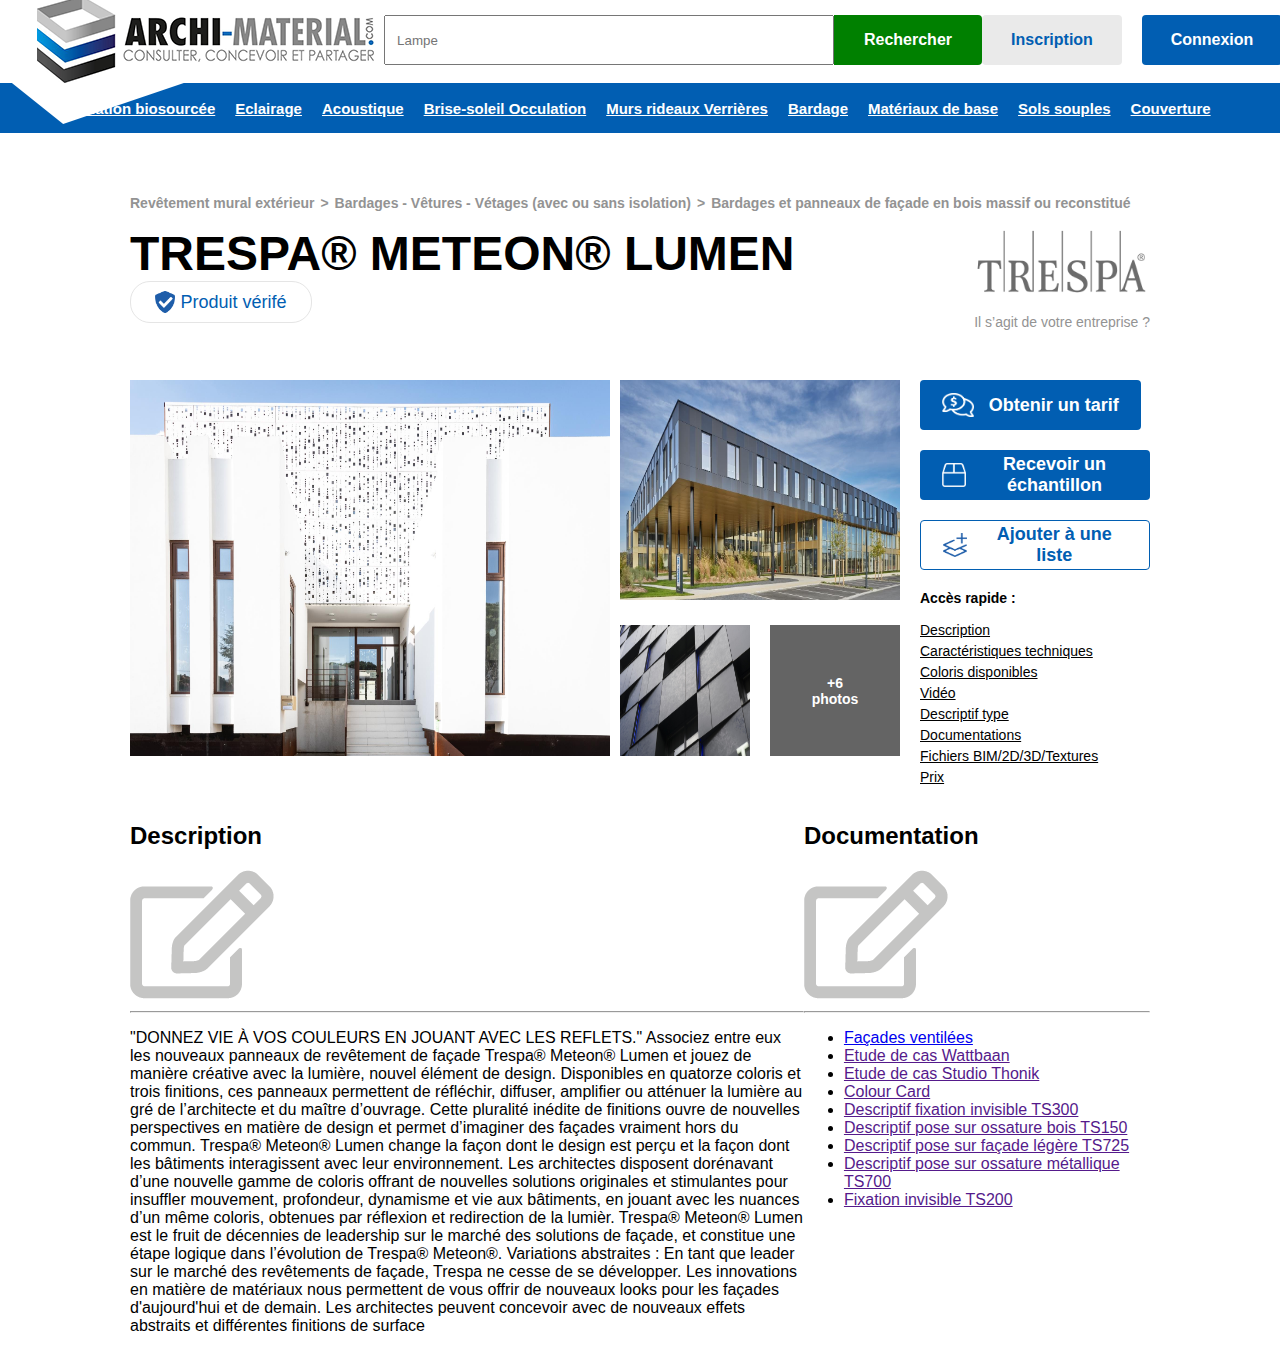
==== ArchiMaterial/index.html @ e8087171 "ajout des autres dossiers" ====
<!DOCTYPE html>
<html lang="fr">
<head>
    <meta charset="UTF-8">
    <title>Fiche produit</title>
    <link rel="stylesheet" href="styles.css">
</head>
<body>
    <header class="header">
        <div class="topbar">
            <div class="topbar-item item logo">
                <img href="#" src="img/logo_archi-material.png" alt="logo ArchiMaterial">
            </div>
            <div class="topbar-item barre_de_recherche">
                <input type="search" id="maRecherche" name="q" placeholder="   Lampe">
                <button class="button">Rechercher</button>
            </div>
            <div class="topbar-item item-button">
                <a href="#"><button class="button button_inscription">Inscription</button></a>
                <a href="#"><button class="button button_connexion">Connexion</button></a>
            </div>
        </div>
        <div class="topbar_menu">
            <nav class="menu">
                <a class="menu-item" href="#">Isolation biosourcée</a>
                <a class="menu-item" href="#">Eclairage</a>
                <a class="menu-item" href="#">Acoustique</a>
                <a class="menu-item" href="#">Brise-soleil Occulation</a>
                <a class="menu-item" href="#">Murs rideaux Verrières</a>
                <a class="menu-item" href="#">Bardage</a>
                <a class="menu-item" href="#">Matériaux de base</a>
                <a class="menu-item" href="#">Sols souples</a>
                <a class="menu-item" href="#">Couverture</a>
            </nav>
        </div>
    </header>
    <div class="product">
        <nav class="product-nav">
            <a class="nav-item" href="#">Revêtement mural extérieur </a>
            <p class="nav-item">></p>
            <a class="nav-item" href="#">Bardages - Vêtures - Vétages (avec ou sans isolation) </a>
            <p class="nav-item">></p>
            <a class="nav-item" href="#">Bardages et panneaux de façade en bois massif ou reconstitué</a>
        </nav>
        <Div class="product-title">
            <Div>
                <h1>
                    TRESPA® METEON® LUMEN
                </h1>
                <div class="logo_verifier">
                    <img src="img/icone verifie.png" alt="icone vérifier">
                    Produit vérifé
                </div>
            </Div>
            <div>
                <div class="logo_fabricant">
                    <img src="img/trespa-international-bv-logo-vector.png" alt="logo fabricant">
                    <p>Il s’agit de votre entreprise ?</p>
                </div>
            </div>
        </div>
        <div class="block_img_button">
                <div class="block_img">
                    <img class="big_img"  src="img/1606725648hi-res-armandluciani-32.jpg" alt="">
                    <img class="middle_img" src="img/160672564901_Ingram_Ext (1).jpg" alt="">
                    <img class="small_img" src="img/hi-res-trespa_nyx_madrid-35.jpg" alt="">
                    <div class="rest_img">
                        +6<br>
                        photos
                    </div>
                </div>
                <div class="block_button">
                        <button class="tarif">
                        <img src="img/icone prix.png" alt="">
                        Obtenir un tarif</button>

                        <button class="echantillon">
                        <img src="img/icone echantillon.png" alt="">
                        Recevoir un échantillon</button>

                        <button class="liste">
                        <img src="img/icone liste.png" alt="">
                        Ajouter à une liste</button>

                    <p>Accès rapide :</p>
                    <ul>
                        <li><a href="#">Description</a></li>
                        <li><a href="#">Caractéristiques techniques</a></li>
                        <li><a href="#">Coloris disponibles</a></li>
                        <li><a href="#">Vidéo</a></li>
                        <li><a href="#">Descriptif type</a></li>
                        <li><a href="#">Documentations</a></li>
                        <li><a href="#">Fichiers BIM/2D/3D/Textures</a></li>
                        <li><a href="#">Prix</a></li>
                    </ul>
                </div>
        </div>
        <div class="product_block_left_right">
            <div class="product_block_left">
                <div class="product_description">
                    <h2>Description</h2>
                    <img src="img/icone edit.png" alt="">
                    <hr>
                    <p>
                        "DONNEZ VIE À VOS COULEURS EN JOUANT AVEC LES REFLETS."
    Associez entre eux les nouveaux panneaux de revêtement de façade Trespa® Meteon® Lumen et jouez de manière créative avec la lumière, nouvel élément de design. Disponibles en quatorze coloris et trois finitions, ces panneaux permettent de réfléchir, diffuser, amplifier ou atténuer la lumière au gré de l’architecte et du maître d’ouvrage.

    Cette pluralité inédite de finitions ouvre de nouvelles perspectives en matière de design et permet d’imaginer des façades vraiment hors du commun. Trespa® Meteon® Lumen change la façon dont le design est perçu et la façon dont les bâtiments interagissent avec leur environnement. Les architectes disposent dorénavant d’une nouvelle gamme de coloris offrant de nouvelles solutions originales et stimulantes pour insuffler mouvement, profondeur, dynamisme et vie aux bâtiments, en jouant avec les nuances d’un même coloris, obtenues par réflexion et redirection de la lumièr. Trespa® Meteon® Lumen est le fruit de décennies de leadership sur le marché des solutions de façade, et constitue une étape logique dans l’évolution de Trespa® Meteon®.

    Variations abstraites :
    En tant que leader sur le marché des revêtements de façade, Trespa ne cesse de se développer. Les innovations en matière de matériaux nous permettent de vous offrir de nouveaux looks pour les façades d'aujourd'hui et de demain. Les architectes peuvent concevoir avec de nouveaux effets abstraits et différentes finitions de surface
                    </p>
                </div>
                <div class="product_coloris">

                </div>
                <div class="product_video">

                </div>
            </div>
            <div class="product_block_right">
                <div class="product_documentation">
                    <h2>Documentation</h2>
                    <img src="img/icone edit.png" alt="">
                    <hr>
                    <ul>
                        <li><a href="#">Façades ventilées</a></li>
                        <li><a href="">Etude de cas Wattbaan</a></li>
                        <li><a href="">Etude de cas Studio Thonik</a></li>
                        <li><a href="">Colour Card</a></li>
                        <li><a href="">Descriptif fixation invisible TS300</a></li>
                        <li><a href="">Descriptif pose sur ossature bois TS150</a></li>
                        <li><a href="">Descriptif pose sur façade légère TS725</a></li>
                        <li><a href="">Descriptif pose sur ossature métallique TS700</a></li>
                        <li><a href="">Fixation invisible TS200</a></li>
                    </ul>
                </div>
                <div class="product_fichiers">

                </div>
                <div class="product_prix">

                </div>
            </div>
        </div>
    </div>
    <footer>

    </footer>
    
</body>
</html>
---- ArchiMaterial/styles.css ----
body{
    font-family: Roboto,Arial,sans-serif;
    /*background: grey;*/
    margin: 0;
}
.topbar{
    display: flex;
    justify-content: space-between;
    text-align: center;
    align-items: center;
    margin: 10px auto;
    width: auto;
    height: 100px;
    background: #FFF;
}

.topbar-item{
    display: flex;

}
.item{
    margin-right: 10px; 
}
input{
    padding: 0;
    width: 450px;
    height: 50px;
}
.barre_de_recherche{
    padding-bottom: 40px;
}
.barre_de_recherche button{
    background-color: green;
    border-radius: 0 4px 4px 0;
}
.button{
    background-color: #015EB2;
    color: white;
    font-weight: 700;
    border: none;
    box-shadow: none;
    font-size: 16px;
    border-radius: 4px;
    width: 148px;
    height: 50px;
}
.button_inscription{
    width: 140px;
    margin-right: 20px;
    background-color: rgb(234 234 234);
    color: #015EB2;
}
.button_connexion{
    width: 140px;
    margin-right: 30px;
}
.item-button{
    padding-bottom: 40px;
}
.menu{
    display: flex;
    justify-content: center;
    align-items: center;
    height: 50px;
    width: auto;
    background: #015EB2;
    margin: -37px 0 60px 0;
}
.menu-item{
    margin: 10px 10px;
    color: #FFF;
    font-size: 15px;
    font-weight: 700;
}
.product{
    margin-left: 130px;
    margin-right: 130px;
}
.product-nav {
    display: flex;
    justify-content: left;
    align-items: center;
    margin-top: 0;
    padding-top: 0;
    height: 20px;
}
.nav-item{
    padding-right: 6px;
    color: #939393;
    text-decoration: none;
    font-weight: 700;
    font-size: 14px;
}
h1{
    font-size: 48px;
    font-weight: 700;
    padding: 0;
    margin-top: 13px;
    margin-bottom: 0;
}
.logo_verifier{
    display: flex;
    justify-content: center;
    align-items: center;
    content: '';
    border: solid 1px #E5E5E5;
    border-radius: 20px;
    height: 40px;
    width: 180px;
    font-size: 18px;
    color: #015EB2;
    font-weight: 200;
    margin: 0;
    padding: 0;
}
.logo_verifier img{
    width: 20px;
    height: auto;
    margin-right: 5px;
}
.product-title{
    display: flex;
    justify-content: space-between;
}
.logo_fabricant{
    display: block;
}
.logo_fabricant img{
    max-width: 175px;
    height: auto;
    padding: 0;
}
.logo_fabricant p{
    height: auto;
    padding: 0;
    margin: 0;
    color: #939393;
    font-weight: 400;
    font-size: 14px;
}
.block_img_button{
    display: flex;
    justify-content: space-between;
    margin-top: 50px;
}
.block_img{
    display: grid;
    grid-template-columns: 490px 150px 150px;
    grid-template-rows: 245px 131px;
}
.big_img{
    width: 480px;
    height: 376px;

}
.middle_img{
    width: 280px;
    height: 220px;
}
.small_img{
    width: 130px;
    height: 131px;
    grid-column: 2;
}
.rest_img{
    font-size: 14px;
    font-weight: 700;
    color: white;
    display: flex;
    justify-content: center;
    align-items: center;
    text-align: center;
    width: 130px;
    height: 131px;
    background-size: inherit;
    background-repeat:no-repeat ;
    background-color: rgb(100, 100, 100);
}

.block_button img{
    height: 24px;
    width: auto;
    margin-right: 15px;
}
.block_button button{
    display: flex;
    justify-content: space-between;
    align-items: center;
    height: 50px;
    padding: 0px 22px;
    font-size: 18px;
    font-weight: 700;
    color: white;
    background: #015EB2;
    border: none;
    border-radius: 4px;
    margin-bottom: 20px;
}
.block_button .liste{
    background: #FFF;
    border: solid #015EB2;
    border-width: 1px;
    color: #015EB2;
}
.block_button p{
    font-size: 14px;
    font-weight: 700;
}
.block_button ul{
    font-size: 14px;
    font-weight: 200;
    list-style-type: none;
    margin-left:0;
    padding-left:0;
    line-height: 21px;
}
.block_button a{
    color: black;
}
.product_block_left_right{
    display: flex;
}
.product_block_left{
    width: 740px;
}

.product_block_right{
    width: 380px;
}
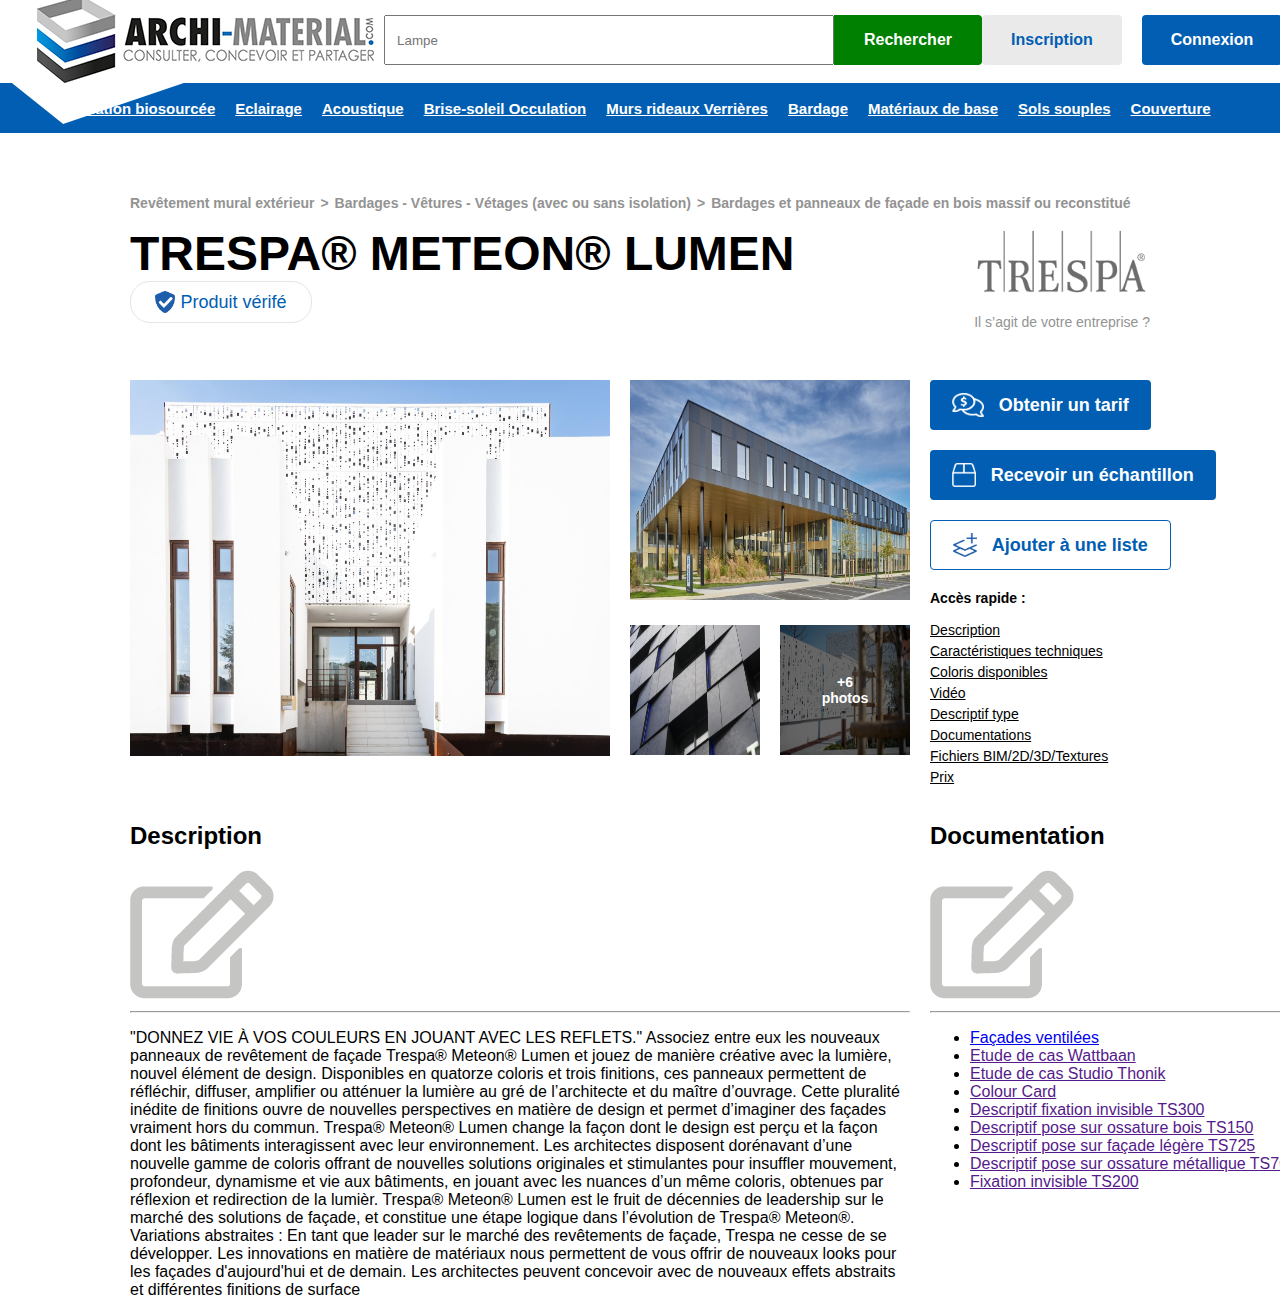
==== commit fac3b4d6: "modification de la grid des images" ====
--- a/ArchiMaterial/index.html
+++ b/ArchiMaterial/index.html
@@ -64,7 +64,8 @@
                     <img class="big_img"  src="img/1606725648hi-res-armandluciani-32.jpg" alt="">
                     <img class="middle_img" src="img/160672564901_Ingram_Ext (1).jpg" alt="">
                     <img class="small_img" src="img/hi-res-trespa_nyx_madrid-35.jpg" alt="">
-                    <div class="rest_img">
+                    <img class="rest_img"src="img/1606725649armandluciani-19.jpg" alt="">
+                    <div class="name_img">
                         +6<br>
                         photos
                     </div>
--- a/ArchiMaterial/styles.css
+++ b/ArchiMaterial/styles.css
@@ -139,30 +139,43 @@
     font-size: 14px;
 }
 .block_img_button{
-    display: flex;
-    justify-content: space-between;
+    display: grid; 
+  grid-template-columns: 780px 380px; 
+  grid-template-rows: 1fr; 
+  gap: 0px 20px; 
+  grid-template-areas: 
+    "block_img block_button"; 
     margin-top: 50px;
 }
 .block_img{
-    display: grid;
-    grid-template-columns: 490px 150px 150px;
-    grid-template-rows: 245px 131px;
-}
-.big_img{
+    grid-area: block_img;
+    display: grid; 
+    grid-template-columns: 480px 130px 130px; 
+    grid-template-rows: 220px 130px; 
+    gap: 25px 20px; 
+  }
+
+.big_img { grid-area: 1 / 1 / 3 /2;
     width: 480px;
     height: 376px;
-
-}
-.middle_img{
+    }
+.middle_img { grid-area: 1 / 2 / 2 / 4; 
     width: 280px;
     height: 220px;
 }
-.small_img{
+.small_img { grid-area: 2 / 2 / 3 / 4; 
     width: 130px;
-    height: 131px;
-    grid-column: 2;
-}
-.rest_img{
+    height: 130px;
+}
+.rest_img { grid-area: 2 / 3 / 3 / 4; 
+    width: 130px;
+    height: 130px;
+}
+.name_img{
+    background-color: rgba(0, 0, 0, 0.6);
+    grid-area: 2 / 3 / 3 / 4;
+    width: 130px;
+    height: 130px;
     font-size: 14px;
     font-weight: 700;
     color: white;
@@ -170,13 +183,10 @@
     justify-content: center;
     align-items: center;
     text-align: center;
-    width: 130px;
-    height: 131px;
-    background-size: inherit;
-    background-repeat:no-repeat ;
-    background-color: rgb(100, 100, 100);
-}
-
+}
+.block_button{
+    grid-area: block_button;
+}
 .block_button img{
     height: 24px;
     width: auto;
@@ -218,12 +228,17 @@
     color: black;
 }
 .product_block_left_right{
-    display: flex;
+    display: grid; 
+  grid-template-columns: 780px 380px; 
+  grid-template-rows: 1fr; 
+  gap: 0px 20px; 
+  grid-template-areas: 
+    "product_block_left product_block_right"; 
 }
 .product_block_left{
-    width: 740px;
+    grid-area: product_block_left;
 }
 
 .product_block_right{
-    width: 380px;
+    grid-area: product_block_right;
 }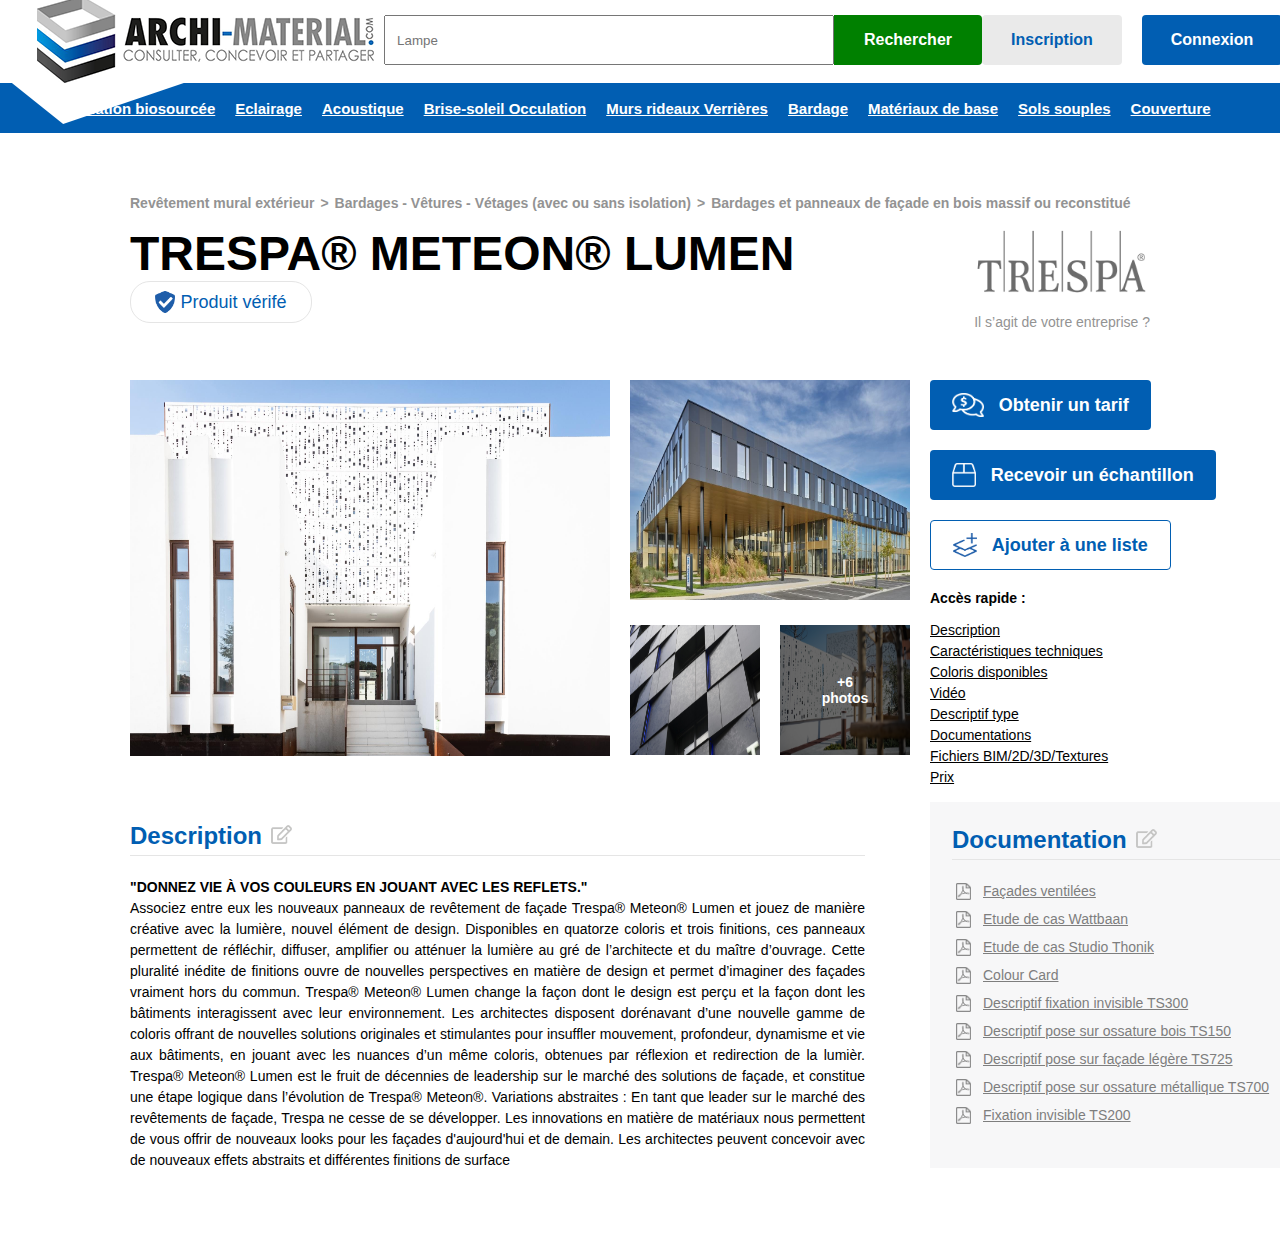
==== commit 0c3b90ec: "ajout des premiers blocs description/téléchargement" ====
--- a/ArchiMaterial/index.html
+++ b/ArchiMaterial/index.html
@@ -101,9 +101,9 @@
                 <div class="product_description">
                     <h2>Description</h2>
                     <img src="img/icone edit.png" alt="">
-                    <hr>
-                    <p>
-                        "DONNEZ VIE À VOS COULEURS EN JOUANT AVEC LES REFLETS."
+                    <hr class="hr_left">
+                    <p class="text_description">
+                        "DONNEZ VIE À VOS COULEURS EN JOUANT AVEC LES REFLETS."<br>
     Associez entre eux les nouveaux panneaux de revêtement de façade Trespa® Meteon® Lumen et jouez de manière créative avec la lumière, nouvel élément de design. Disponibles en quatorze coloris et trois finitions, ces panneaux permettent de réfléchir, diffuser, amplifier ou atténuer la lumière au gré de l’architecte et du maître d’ouvrage.
 
     Cette pluralité inédite de finitions ouvre de nouvelles perspectives en matière de design et permet d’imaginer des façades vraiment hors du commun. Trespa® Meteon® Lumen change la façon dont le design est perçu et la façon dont les bâtiments interagissent avec leur environnement. Les architectes disposent dorénavant d’une nouvelle gamme de coloris offrant de nouvelles solutions originales et stimulantes pour insuffler mouvement, profondeur, dynamisme et vie aux bâtiments, en jouant avec les nuances d’un même coloris, obtenues par réflexion et redirection de la lumièr. Trespa® Meteon® Lumen est le fruit de décennies de leadership sur le marché des solutions de façade, et constitue une étape logique dans l’évolution de Trespa® Meteon®.
@@ -123,17 +123,17 @@
                 <div class="product_documentation">
                     <h2>Documentation</h2>
                     <img src="img/icone edit.png" alt="">
-                    <hr>
+                    <hr class="hr_right">
                     <ul>
-                        <li><a href="#">Façades ventilées</a></li>
-                        <li><a href="">Etude de cas Wattbaan</a></li>
-                        <li><a href="">Etude de cas Studio Thonik</a></li>
-                        <li><a href="">Colour Card</a></li>
-                        <li><a href="">Descriptif fixation invisible TS300</a></li>
-                        <li><a href="">Descriptif pose sur ossature bois TS150</a></li>
-                        <li><a href="">Descriptif pose sur façade légère TS725</a></li>
-                        <li><a href="">Descriptif pose sur ossature métallique TS700</a></li>
-                        <li><a href="">Fixation invisible TS200</a></li>
+                        <li><img src="img/icone pdf.png" alt=""><a href="#">Façades ventilées</a></li>
+                        <li><img src="img/icone pdf.png" alt=""><a href="">Etude de cas Wattbaan</a></li>
+                        <li><img src="img/icone pdf.png" alt=""><a href="">Etude de cas Studio Thonik</a></li>
+                        <li><img src="img/icone pdf.png" alt=""><a href="">Colour Card</a></li>
+                        <li><img src="img/icone pdf.png" alt=""><a href="">Descriptif fixation invisible TS300</a></li>
+                        <li><img src="img/icone pdf.png" alt=""><a href="">Descriptif pose sur ossature bois TS150</a></li>
+                        <li><img src="img/icone pdf.png" alt=""><a href="">Descriptif pose sur façade légère TS725</a></li>
+                        <li><img src="img/icone pdf.png" alt=""><a href="">Descriptif pose sur ossature métallique TS700</a></li>
+                        <li><img src="img/icone pdf.png" alt=""><a href="">Fixation invisible TS200</a></li>
                     </ul>
                 </div>
                 <div class="product_fichiers">
--- a/ArchiMaterial/styles.css
+++ b/ArchiMaterial/styles.css
@@ -241,4 +241,90 @@
 
 .product_block_right{
     grid-area: product_block_right;
+}
+.product_description{
+    margin-bottom: 80px;
+}
+.product_description h2{
+    display: inline-block;
+    font-size: 24px;
+    padding-bottom: 0;
+    padding-right: 5px;
+    color: #015EB2;
+    margin-bottom: 5px;
+}
+.product_description img{
+    display: inline-block;
+    width: 21px;
+    height: auto;
+    padding-bottom: 0;
+    margin-bottom: 0;
+}
+.hr_left{ display: block; height: 1px;
+    border: 0; border-top: 1px solid #E5E5E5;
+    margin: 0; padding: 0; width: 735px;
+}
+.text_description{
+    width: 735px;
+    margin-top: 20px;
+    padding: 0;
+    line-height: 21px;
+    font-size: 14px;
+    font-weight: 200;
+    text-align: justify;
+}
+.product_description p::first-line{
+    font-weight: 700;
+}
+.product_documentation{
+    width: 380px;
+    height: auto;
+    background-color: #F7F7F8;
+    padding: 24px 22px;
+}
+
+.product_documentation h2{
+    display: inline-block;
+    font-size: 24px;
+    margin: 0;
+    padding-right: 5px;
+    color: #015EB2;
+    padding-bottom: 5px;
+}
+.product_documentation img{
+    display: inline-block;
+    width: 21px;
+    height: auto;
+    padding: 0;
+    margin: 0;
+}
+.hr_right{ display: block; height: 1px;
+    border: 0; border-top: 1px solid #E5E5E5;
+    margin: 0; padding: 0; width: 335px;
+}
+
+.product_documentation ul{
+    list-style-type: none;
+    padding-inline-start: 4px;
+    padding-bottom: 15px;
+    margin-block-end: 0;
+}
+.product_documentation a{
+    font-size: 14px;
+    font-weight: 200;
+    margin-left:0;
+    padding-left:0;
+    line-height: 28px;
+    color: #7E7E7E;
+}
+.product_documentation li{
+    margin-left: 0;
+    padding-left: 0;
+    display: flex;
+    align-items: center;
+}
+.product_documentation li img{
+    margin-right: 12px;
+    width: 15px;
+    height: fit-content;
 }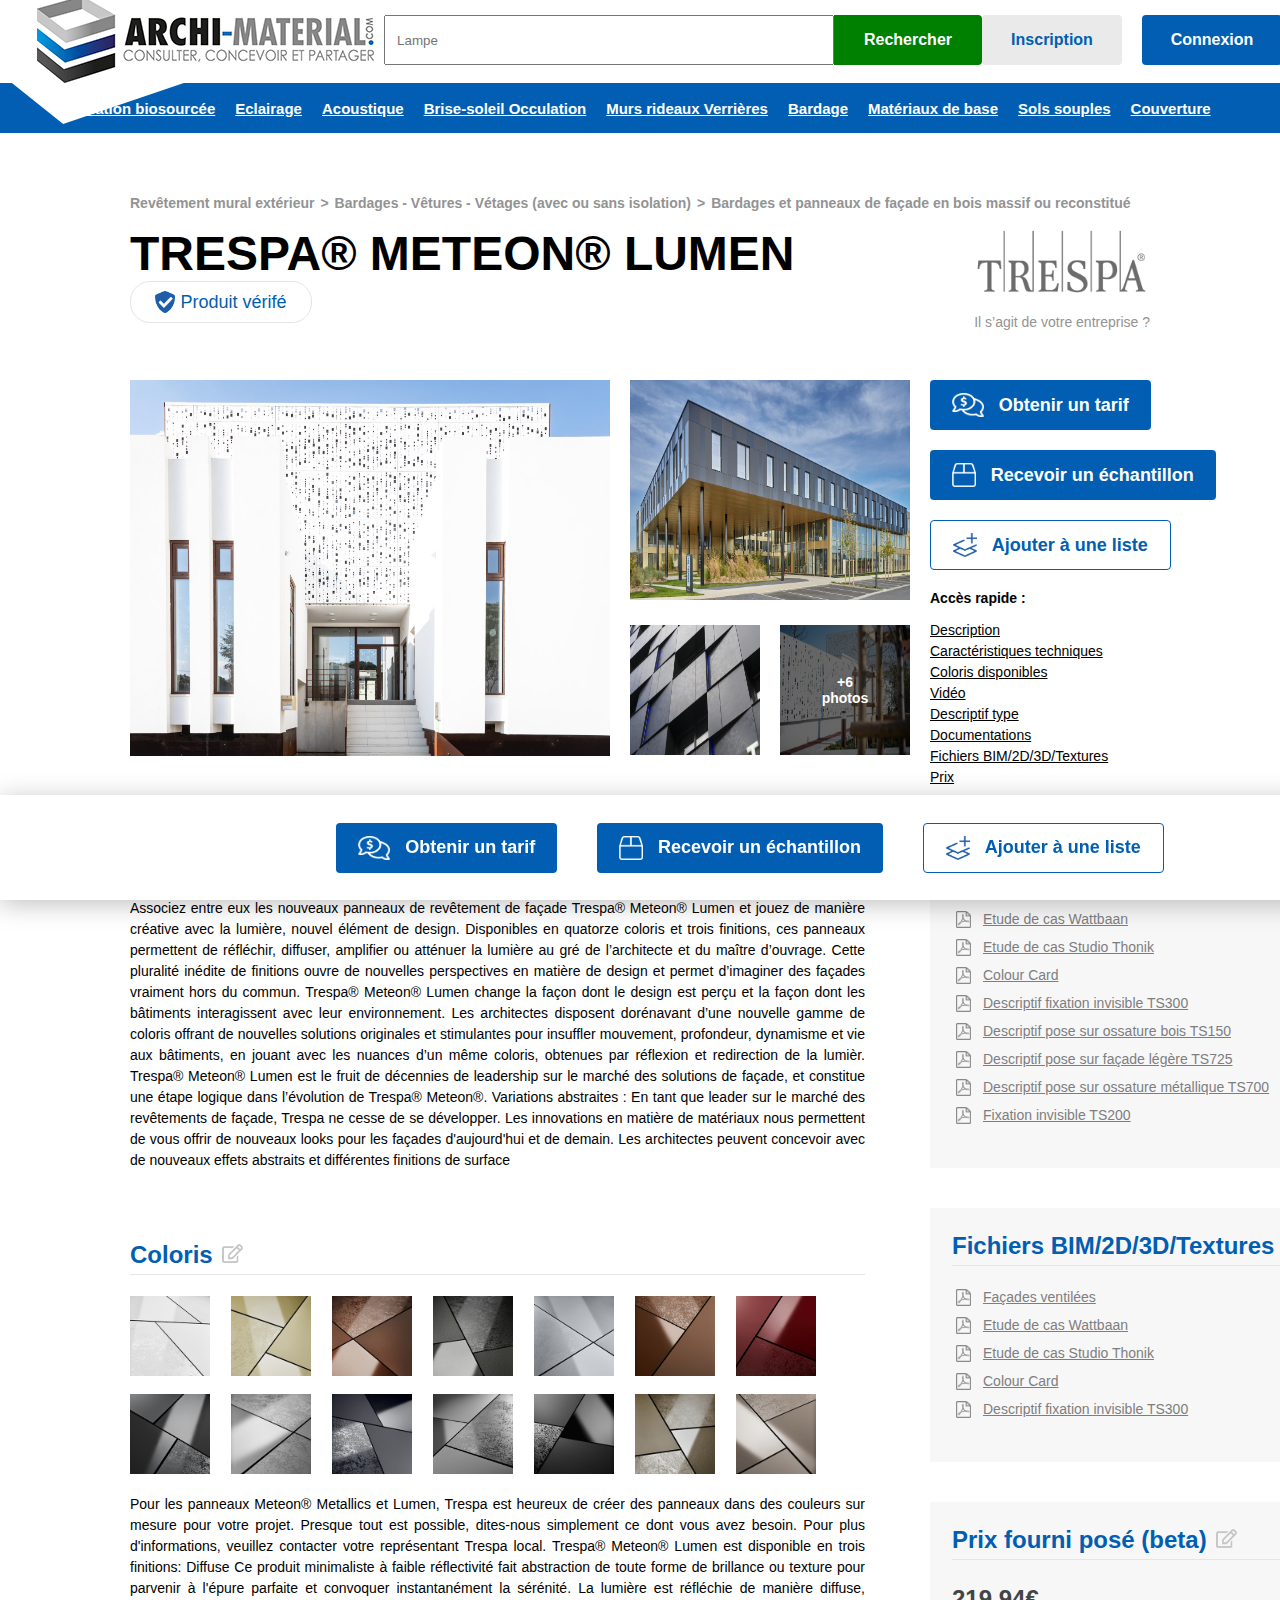
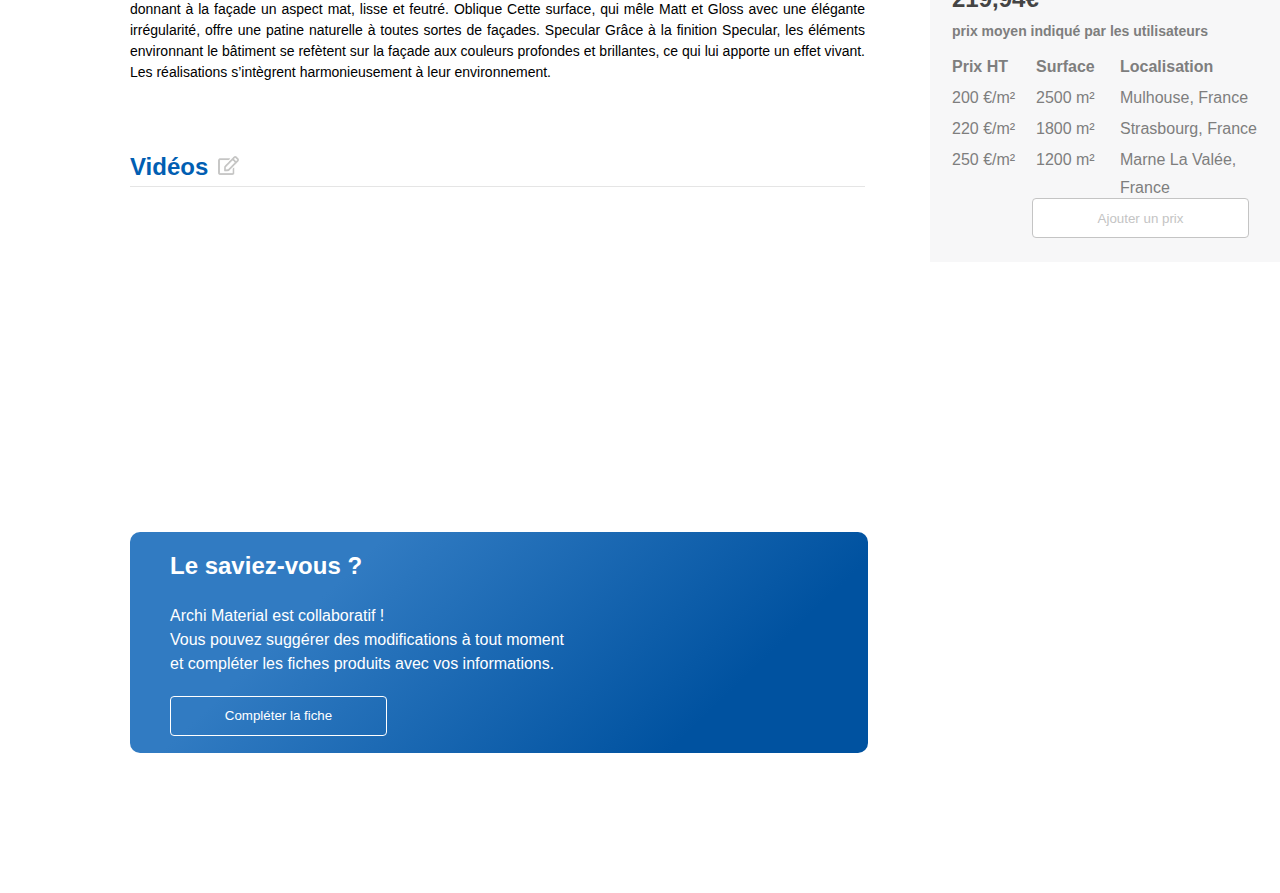
==== commit e142820b: "ajout des derniers blocs" ====
--- a/ArchiMaterial/index.html
+++ b/ArchiMaterial/index.html
@@ -85,20 +85,20 @@
 
                     <p>Accès rapide :</p>
                     <ul>
-                        <li><a href="#">Description</a></li>
+                        <li><a href="#description">Description</a></li>
                         <li><a href="#">Caractéristiques techniques</a></li>
-                        <li><a href="#">Coloris disponibles</a></li>
-                        <li><a href="#">Vidéo</a></li>
+                        <li><a href="#coloris">Coloris disponibles</a></li>
+                        <li><a href="#videos">Vidéo</a></li>
                         <li><a href="#">Descriptif type</a></li>
-                        <li><a href="#">Documentations</a></li>
-                        <li><a href="#">Fichiers BIM/2D/3D/Textures</a></li>
-                        <li><a href="#">Prix</a></li>
+                        <li><a href="#documentations">Documentations</a></li>
+                        <li><a href="#fichiers">Fichiers BIM/2D/3D/Textures</a></li>
+                        <li><a href="#prix">Prix</a></li>
                     </ul>
                 </div>
         </div>
         <div class="product_block_left_right">
             <div class="product_block_left">
-                <div class="product_description">
+                <div id="description" class="product_description">
                     <h2>Description</h2>
                     <img src="img/icone edit.png" alt="">
                     <hr class="hr_left">
@@ -112,15 +112,57 @@
     En tant que leader sur le marché des revêtements de façade, Trespa ne cesse de se développer. Les innovations en matière de matériaux nous permettent de vous offrir de nouveaux looks pour les façades d'aujourd'hui et de demain. Les architectes peuvent concevoir avec de nouveaux effets abstraits et différentes finitions de surface
                     </p>
                 </div>
-                <div class="product_coloris">
-
-                </div>
-                <div class="product_video">
-
+                <div id="coloris" class="product_coloris">
+                    <h2>Coloris</h2>
+                    <img src="img/icone edit.png" alt="">
+                    <hr class="hr_left">
+                    <div class="product_coloris_img">
+                        <img class="color_img1" src="img/L0500_Athens White_DOS_0.gif" alt=""></img>
+                        <img class="color_img2" src="img/LM0641_Trespa_Lumen_Metallics_ChinaGold_3finishes_1.gif" alt=""></img>
+                        <img class="color_img3" src="img/LM1055_Trespa_Lumen_Metallics_PersianCopper_3finishes_3.gif" alt=""></img>
+                        <img class="color_img4" src="img/LM2181_Trespa_LUmen_Metallics_SiberianPlatinum_3finishes_3.gif" alt=""></img>
+                        <img class="color_img5" src="img/LM5101_Trespa_Lumen_Metallics_ParisSilver_3finishes_3.gif" alt=""></img>
+                        <img class="color_img6" src="img/L09.6.4_1.gif" alt=""></img>
+                        <img class="color_img7" src="img/L1245_CaliforniaRed_DOS_0.gif" alt=""></img>
+                        <img class="color_img8" src="img/L1971_IcelandGrey_DOS_0.gif" alt=""></img>
+                        <img class="color_img9" src="img/L2151_London Grey_DOS.gif" alt=""></img>
+                        <img class="color_img10" src="img/L2581_New York Grey_DOS.gif" alt=""></img>
+                        <img class="color_img11" src="img/L7000_Alabama_Grey.gif" alt=""></img>
+                        <img class="color_img12" src="img/L9000_Metropolis Black_DOS.gif" alt=""></img>
+                        <img class="color_img13" src="img/LM0561_Trespa_Lumen_Metallics_RomanBronze_3finishes_1.gif" alt=""></img>
+                        <img class="color_img14" src="img/L0651_Italian Greige_DOS.gif" alt=""></img>
+                      </div>
+                    <p class="text_coloris">
+                        Pour les panneaux Meteon® Metallics et Lumen, Trespa est heureux de créer des panneaux dans des couleurs sur mesure pour votre projet. Presque tout est possible, dites-nous simplement ce dont vous avez besoin. Pour plus d'informations, veuillez contacter votre représentant Trespa local.
+
+Trespa® Meteon® Lumen est disponible en trois finitions:
+
+Diffuse
+Ce produit minimaliste à faible réflectivité fait abstraction de toute forme de brillance ou texture pour parvenir à l'épure parfaite et convoquer instantanément la sérénité. La lumière est réfléchie de manière diffuse, donnant à la façade un aspect mat, lisse et feutré.
+
+Oblique
+Cette surface, qui mêle Matt et Gloss avec une élégante irrégularité, offre une patine naturelle à toutes sortes de façades.
+
+Specular
+Grâce à la finition Specular, les éléments environnant le bâtiment se refètent sur la façade aux couleurs profondes et brillantes, ce qui lui apporte un effet vivant. Les réalisations s’intègrent harmonieusement à leur environnement.</p>
+                </div>
+                <div id="videos" class="product_video">
+                    <h2>Vidéos</h2>
+                    <img src="img/icone edit.png" alt="">
+                    <hr class="hr_left">
+                    <iframe class="product_video_video" width="480" height="270" src="https://www.youtube.com/embed/IERwIx2sf3A" title="YouTube video player" frameborder="0" allow="accelerometer; autoplay; clipboard-write; encrypted-media; gyroscope; picture-in-picture" allowfullscreen></iframe>
+                </div>
+                <div class="le_saviez_vous">
+                    <h3>Le saviez-vous ? </h3>
+                    <p>
+                        Archi Material est collaboratif ! <br>
+                        Vous pouvez suggérer des modifications à tout moment et compléter les fiches produits avec vos informations.
+                    </p>
+                    <button>Compléter la fiche</button>
                 </div>
             </div>
             <div class="product_block_right">
-                <div class="product_documentation">
+                <div id="documentations" class="product_documentation">
                     <h2>Documentation</h2>
                     <img src="img/icone edit.png" alt="">
                     <hr class="hr_right">
@@ -136,17 +178,58 @@
                         <li><img src="img/icone pdf.png" alt=""><a href="">Fixation invisible TS200</a></li>
                     </ul>
                 </div>
-                <div class="product_fichiers">
-
-                </div>
-                <div class="product_prix">
-
+                <div id="fichiers" class="product_fichiers">
+                    <h2>Fichiers BIM/2D/3D/Textures</h2>
+                    <img src="img/icone edit.png" alt="">
+                    <hr class="hr_right">
+                    <ul>
+                        <li><img src="img/icone pdf.png" alt=""><a href="#">Façades ventilées</a></li>
+                        <li><img src="img/icone pdf.png" alt=""><a href="">Etude de cas Wattbaan</a></li>
+                        <li><img src="img/icone pdf.png" alt=""><a href="">Etude de cas Studio Thonik</a></li>
+                        <li><img src="img/icone pdf.png" alt=""><a href="">Colour Card</a></li>
+                        <li><img src="img/icone pdf.png" alt=""><a href="">Descriptif fixation invisible TS300</a></li>
+                    </ul>
+                </div>
+                <div id="prix" class="product_prix">
+                    <h2>Prix fourni posé (beta)</h2>
+                    <img src="img/icone edit.png" alt="">
+                    <hr class="hr_right">
+                    <p> 219,94€<br>
+                        prix moyen indiqué par les utilisateurs</p>
+                    <div class="tableau_prix">
+                        <div class="tableau_prix_ht">Prix HT</div>
+                        <div class="tableau_surface">Surface</div>
+                        <div class="tableau_localisation">Localisation</div>
+                        <div class="tableau_prix_ht1">200 €/m²</div>
+                        <div class="tableau_surface1">2500 m²</div>
+                        <div class="tableau_localisation1">Mulhouse, France</div>
+                        <div class="tableau_prix_ht2">220 €/m²</div>
+                        <div class="tableau_surface2">1800 m²</div>
+                        <div class="tableau_localisation2">Strasbourg, France</div>
+                        <div class="tableau_prix_ht3">250 €/m²</div>
+                        <div class="tableau_surface3">1200 m²</div>
+                        <div class="tableau_localisation3">Marne La Valée, France</div>
+                    </div>
+                    <button>Ajouter un prix</button>
                 </div>
             </div>
         </div>
     </div>
     <footer>
-
+        <div class="menu_button">
+            <button class="tarif">
+                <img src="img/icone prix.png" alt="">
+                Obtenir un tarif</button>
+
+                <button class="echantillon">
+                <img src="img/icone echantillon.png" alt="">
+                Recevoir un échantillon</button>
+
+                <button class="liste">
+                <img src="img/icone liste.png" alt="">
+                Ajouter à une liste</button>
+
+        </div>
     </footer>
     
 </body>
--- a/ArchiMaterial/styles.css
+++ b/ArchiMaterial/styles.css
@@ -187,6 +187,11 @@
 .block_button{
     grid-area: block_button;
 }
+.block_button button:hover,
+.block_button button:focus {
+  box-shadow: 0 0.5em 1em -0.4em rgba(0, 0, 0, 0.6);
+  transform: translateY(-0.25em);
+}
 .block_button img{
     height: 24px;
     width: auto;
@@ -242,10 +247,10 @@
 .product_block_right{
     grid-area: product_block_right;
 }
-.product_description{
-    margin-bottom: 80px;
-}
-.product_description h2{
+.product_description, .product_coloris, .product_video{
+    margin-bottom: 50px;
+}
+.product_description h2, .product_coloris h2, .product_video h2{
     display: inline-block;
     font-size: 24px;
     padding-bottom: 0;
@@ -253,7 +258,7 @@
     color: #015EB2;
     margin-bottom: 5px;
 }
-.product_description img{
+.product_description img, .product_coloris img, .product_video img{
     display: inline-block;
     width: 21px;
     height: auto;
@@ -264,7 +269,7 @@
     border: 0; border-top: 1px solid #E5E5E5;
     margin: 0; padding: 0; width: 735px;
 }
-.text_description{
+.text_description, .text_coloris{
     width: 735px;
     margin-top: 20px;
     padding: 0;
@@ -276,14 +281,17 @@
 .product_description p::first-line{
     font-weight: 700;
 }
-.product_documentation{
+.product_documentation, .product_fichiers, .product_prix{
     width: 380px;
     height: auto;
     background-color: #F7F7F8;
     padding: 24px 22px;
 }
-
-.product_documentation h2{
+.product_fichiers, .product_prix{
+    margin-top: 40px;
+}
+
+.product_documentation h2, .product_fichiers h2, .product_prix h2{
     display: inline-block;
     font-size: 24px;
     margin: 0;
@@ -291,7 +299,7 @@
     color: #015EB2;
     padding-bottom: 5px;
 }
-.product_documentation img{
+.product_documentation img, .product_fichiers img, .product_prix img{
     display: inline-block;
     width: 21px;
     height: auto;
@@ -303,13 +311,13 @@
     margin: 0; padding: 0; width: 335px;
 }
 
-.product_documentation ul{
+.product_documentation ul, .product_fichiers ul{
     list-style-type: none;
     padding-inline-start: 4px;
     padding-bottom: 15px;
     margin-block-end: 0;
 }
-.product_documentation a{
+.product_documentation a, .product_fichiers a{
     font-size: 14px;
     font-weight: 200;
     margin-left:0;
@@ -317,14 +325,186 @@
     line-height: 28px;
     color: #7E7E7E;
 }
-.product_documentation li{
+.product_documentation li , .product_fichiers li{
     margin-left: 0;
     padding-left: 0;
     display: flex;
     align-items: center;
 }
-.product_documentation li img{
+.product_documentation li img , .product_fichiers li img{
     margin-right: 12px;
     width: 15px;
     height: fit-content;
+}
+.tableau_prix {
+    display: grid;
+    grid-template-columns: 81px 81px 166px;
+    grid-template-rows: 28px 28px 28px 28px;
+    gap: 3px 3px;
+    grid-auto-flow: row dense;
+    grid-template-areas:
+      "tableau_prix_ht tableau_surface tableau_localisation"
+      "tableau_prix_ht1 tableau_surface1 tableau_localisation1"
+      "tableau_prix_ht2 tableau_surface2 tableau_localisation2"
+      "tableau_prix_ht3 tableau_surface3 tableau_localisation3";
+    width: 87.9%;
+    height: 100%;
+    font-size: 16px;
+    font-weight: 200;
+    color: #7E7E7E;
+    line-height: 28px;
+  }
+  
+  .tableau_prix_ht { grid-area: tableau_prix_ht; font-weight: 700;}
+  .tableau_surface { grid-area: tableau_surface; font-weight: 700;}
+  .tableau_localisation { grid-area: tableau_localisation; font-weight: 700;}
+  .tableau_prix_ht1 { grid-area: tableau_prix_ht1; }
+  .tableau_surface1 { grid-area: tableau_surface1; }
+  .tableau_localisation1 { grid-area: tableau_localisation1; }
+  .tableau_prix_ht2 { grid-area: tableau_prix_ht2; }
+  .tableau_surface2 { grid-area: tableau_surface2; }
+  .tableau_localisation2 { grid-area: tableau_localisation2; }
+  .tableau_prix_ht3 { grid-area: tableau_prix_ht3; }
+  .tableau_surface3 { grid-area: tableau_surface3; }
+  .tableau_localisation3 { grid-area: tableau_localisation3; }
+  
+  .product_prix p{
+      color: #7E7E7E;
+      font-weight: 700;
+      font-size: 14px;
+  }
+  .product_prix p::first-line{
+      font-size: 24px;
+      color: #444444;
+      line-height: 48px;
+  }
+  .product_prix button{
+    content: "";
+    width: 217px;
+    height: 40px;
+    border: solid 1px #c4c4c4;
+    border-radius: 4px;
+    background: white;
+    color: #c4c4c4;
+    text-align: center;
+    margin-top: 24px;
+    margin-left: 80px;
+  }
+  .product_prix button:hover{
+      border: solid 1px #015EB2;
+      color: #015EB2;
+  }
+.product_coloris_img {
+    display: grid;
+    grid-template-columns: 80px 80px 80px 80px 80px 80px 80px;
+    grid-template-rows: 80px 80px;
+    gap: 18px 21px;
+    grid-auto-flow: row;
+    grid-template-areas:
+      "color_img1 color_img2 color_img3 color_img4 color_img5 color_img6 color_img7"
+      "color_img8 color_img9 color_img10 color_img11 color_img12 color_img13 color_img14";
+    width: 87.9%;
+    height: 100%;
+    margin-top: 20px;
+  }
+  .product_coloris_img img{
+      width: 80px;
+      height: 80px;
+  }
+  .color_img1 { grid-area: color_img1; }
+  .color_img2 { grid-area: color_img2; }  
+  .color_img3 { grid-area: color_img3; }
+  .color_img4 { grid-area: color_img4; }
+  .color_img5 { grid-area: color_img5; }
+  .color_img6 { grid-area: color_img6; }
+  .color_img7 { grid-area: color_img7; }
+  .color_img8 { grid-area: color_img8; }
+  .color_img9 { grid-area: color_img9; }
+  .color_img10 { grid-area: color_img10; }
+  .color_img11 { grid-area: color_img11; }
+  .color_img12 { grid-area: color_img12; }
+  .color_img13 { grid-area: color_img13; }
+  .color_img14 { grid-area: color_img14; }
+  
+.product_video_video{
+    margin-top: 20px;
+}
+
+.le_saviez_vous{
+    width: 738px;
+    height: 221px;
+    background: linear-gradient(135.95deg, #317BC2 26.77%, #0052A0 79.27%);
+    border-radius: 10px;
+    margin-bottom: 140px;
+    color: white;
+}
+.le_saviez_vous h3{
+    font-size: 24px;
+    padding-top: 20px;
+    margin-left: 40px;
+}
+.le_saviez_vous p{
+    font-size: 16px;
+    line-height: 24px;
+    font-weight: 200;
+    max-width: 400px;
+    margin: 10px 0 20px 40px;
+}
+.le_saviez_vous button{
+    content: "";
+    width: 217px;
+    height: 40px;
+    border: solid 1px white;
+    border-radius: 4px;
+    background: none;
+    color: white;
+    margin-left: 40px;
+}
+.le_saviez_vous button:hover{
+    background-color: white;
+    color: #015EB2;
+}
+.menu_button{
+    position: fixed;
+    bottom: 0;
+    display: flex;
+    justify-content: center;
+    align-items: center;
+    height: 105px;
+    width: 1500px;
+    box-shadow: 0px 4px 24px rgba(0, 0, 0, 0.25);
+    background-color: white;
+}
+
+
+.menu_button button:hover,
+.menu_button button:focus {
+  box-shadow: 0 0.5em 1em -0.4em rgba(0, 0, 0, 0.6);
+  transform: translateY(-0.25em);
+}
+.menu_button img{
+    height: 24px;
+    width: auto;
+    margin-right: 15px;
+}
+.menu_button button{
+    display: flex;
+    justify-content: space-between;
+    align-items: center;
+    height: 50px;
+    padding: 0px 22px;
+    font-size: 18px;
+    font-weight: 700;
+    color: white;
+    background: #015EB2;
+    border: none;
+    border-radius: 4px;
+    margin-bottom: 20px;
+    margin: 20px;
+}
+.menu_button .liste{
+    background: #FFF;
+    border: solid #015EB2;
+    border-width: 1px;
+    color: #015EB2;
 }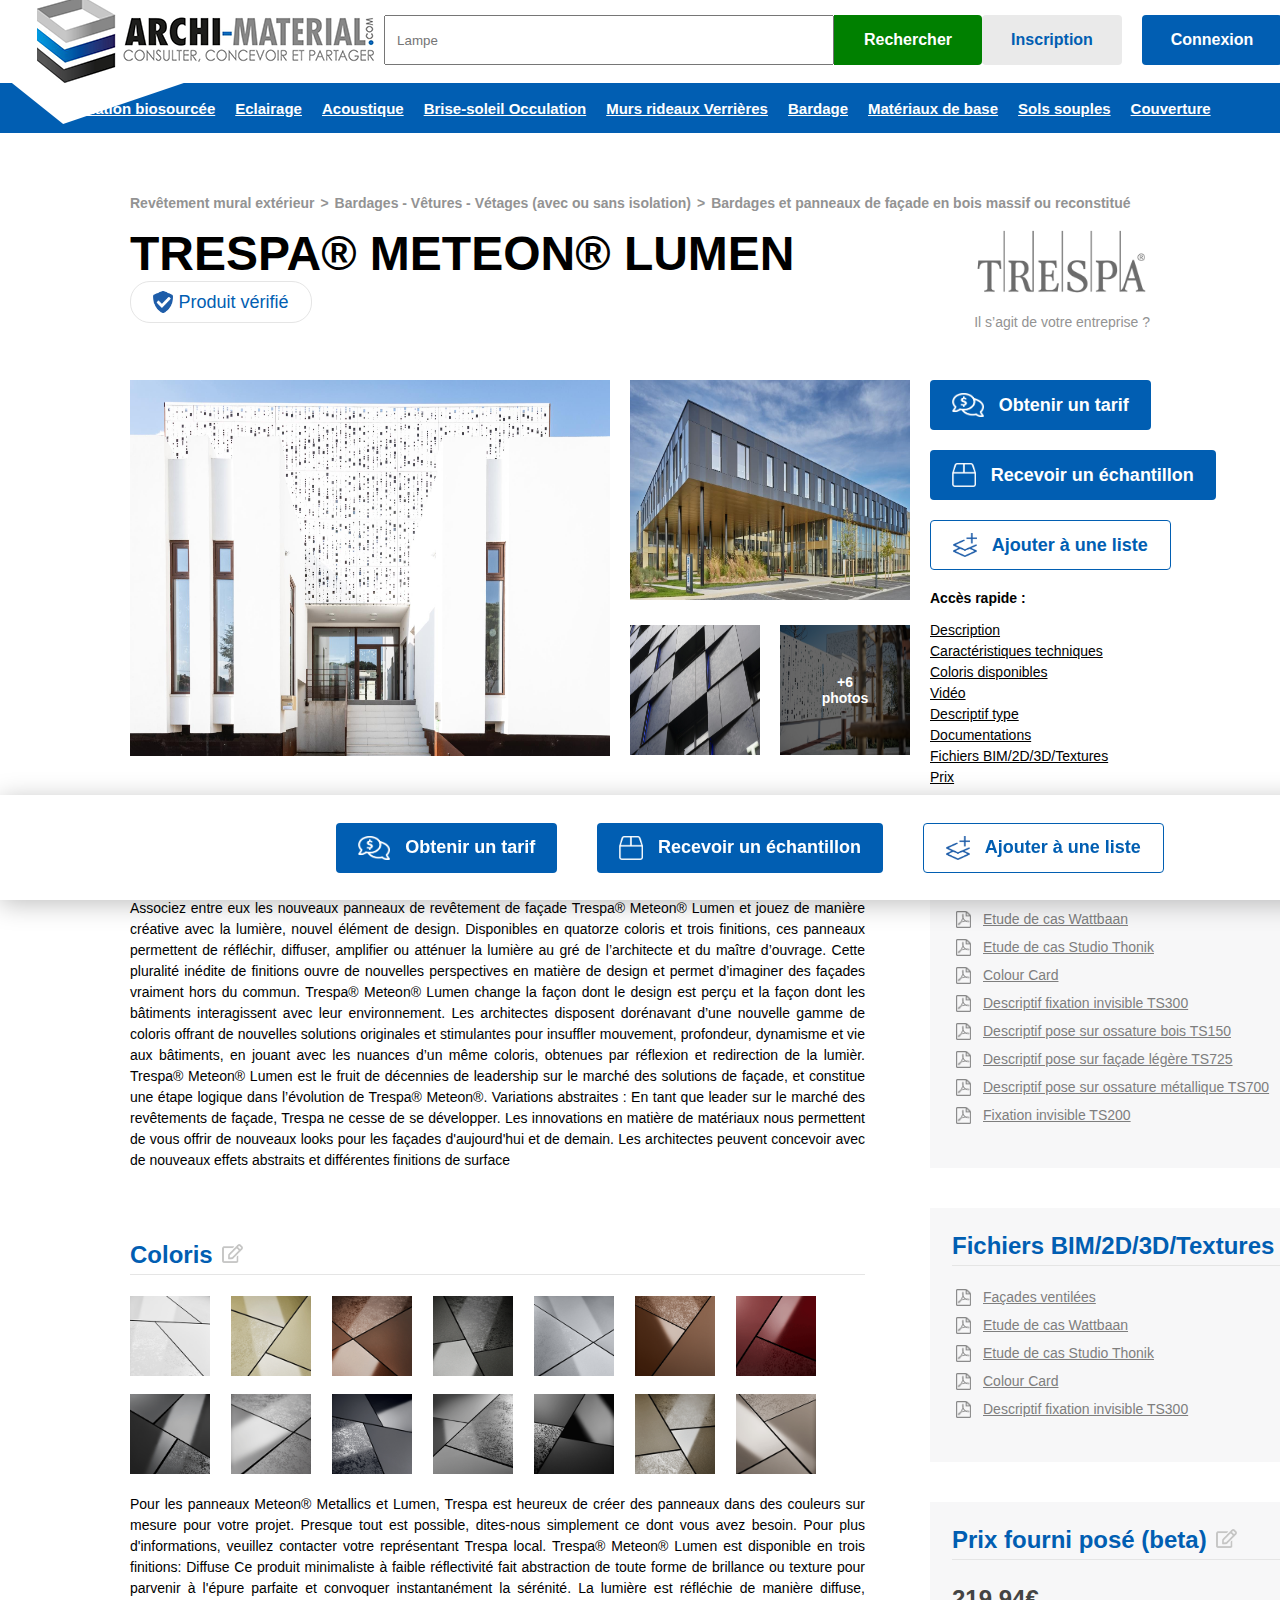
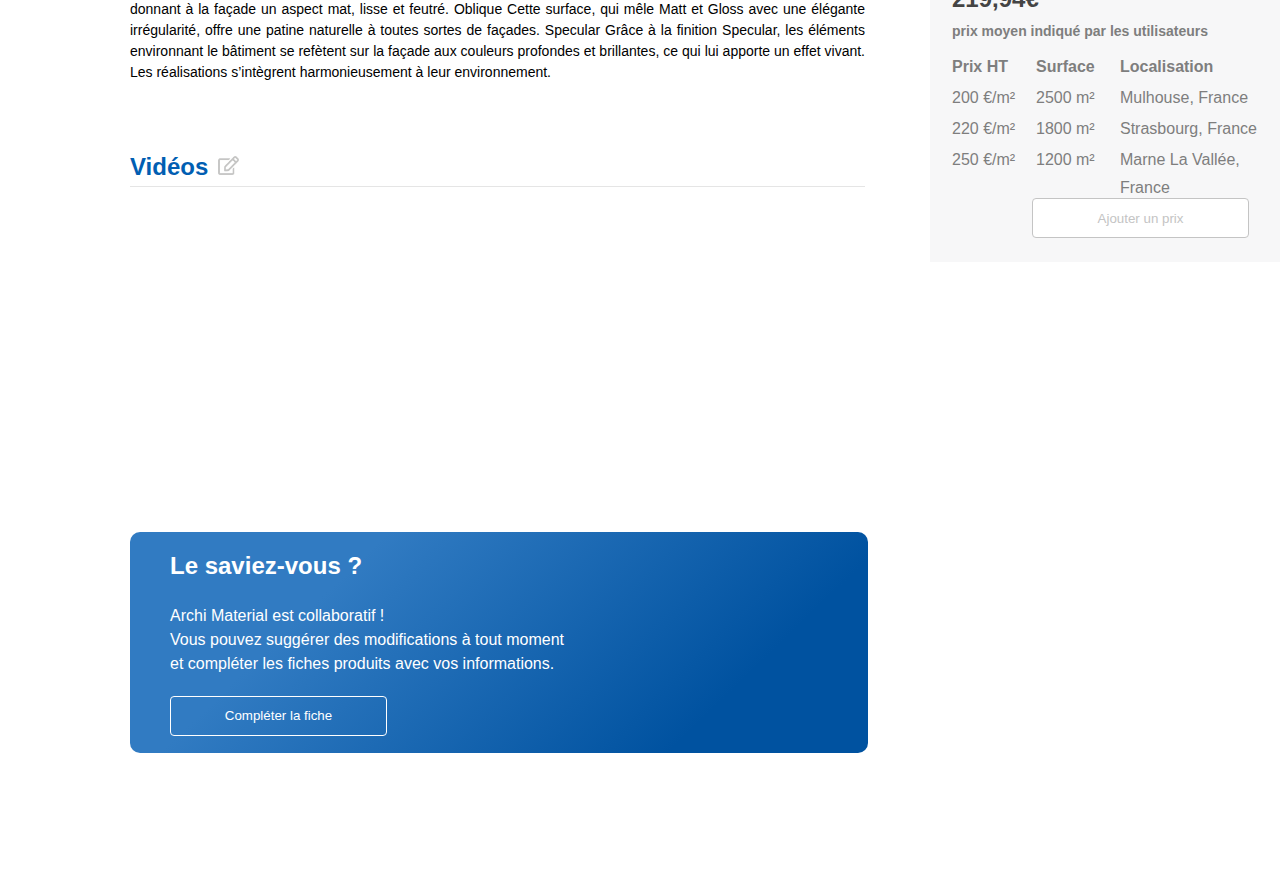
==== commit b3796d61: "réalisation du header, recherche et resultats" ====
--- a/ArchiMaterial/index.html
+++ b/ArchiMaterial/index.html
@@ -49,7 +49,7 @@
                 </h1>
                 <div class="logo_verifier">
                     <img src="img/icone verifie.png" alt="icone vérifier">
-                    Produit vérifé
+                    Produit vérifié
                 </div>
             </Div>
             <div>
@@ -208,7 +208,7 @@
                         <div class="tableau_localisation2">Strasbourg, France</div>
                         <div class="tableau_prix_ht3">250 €/m²</div>
                         <div class="tableau_surface3">1200 m²</div>
-                        <div class="tableau_localisation3">Marne La Valée, France</div>
+                        <div class="tableau_localisation3">Marne La Vallée, France</div>
                     </div>
                     <button>Ajouter un prix</button>
                 </div>
